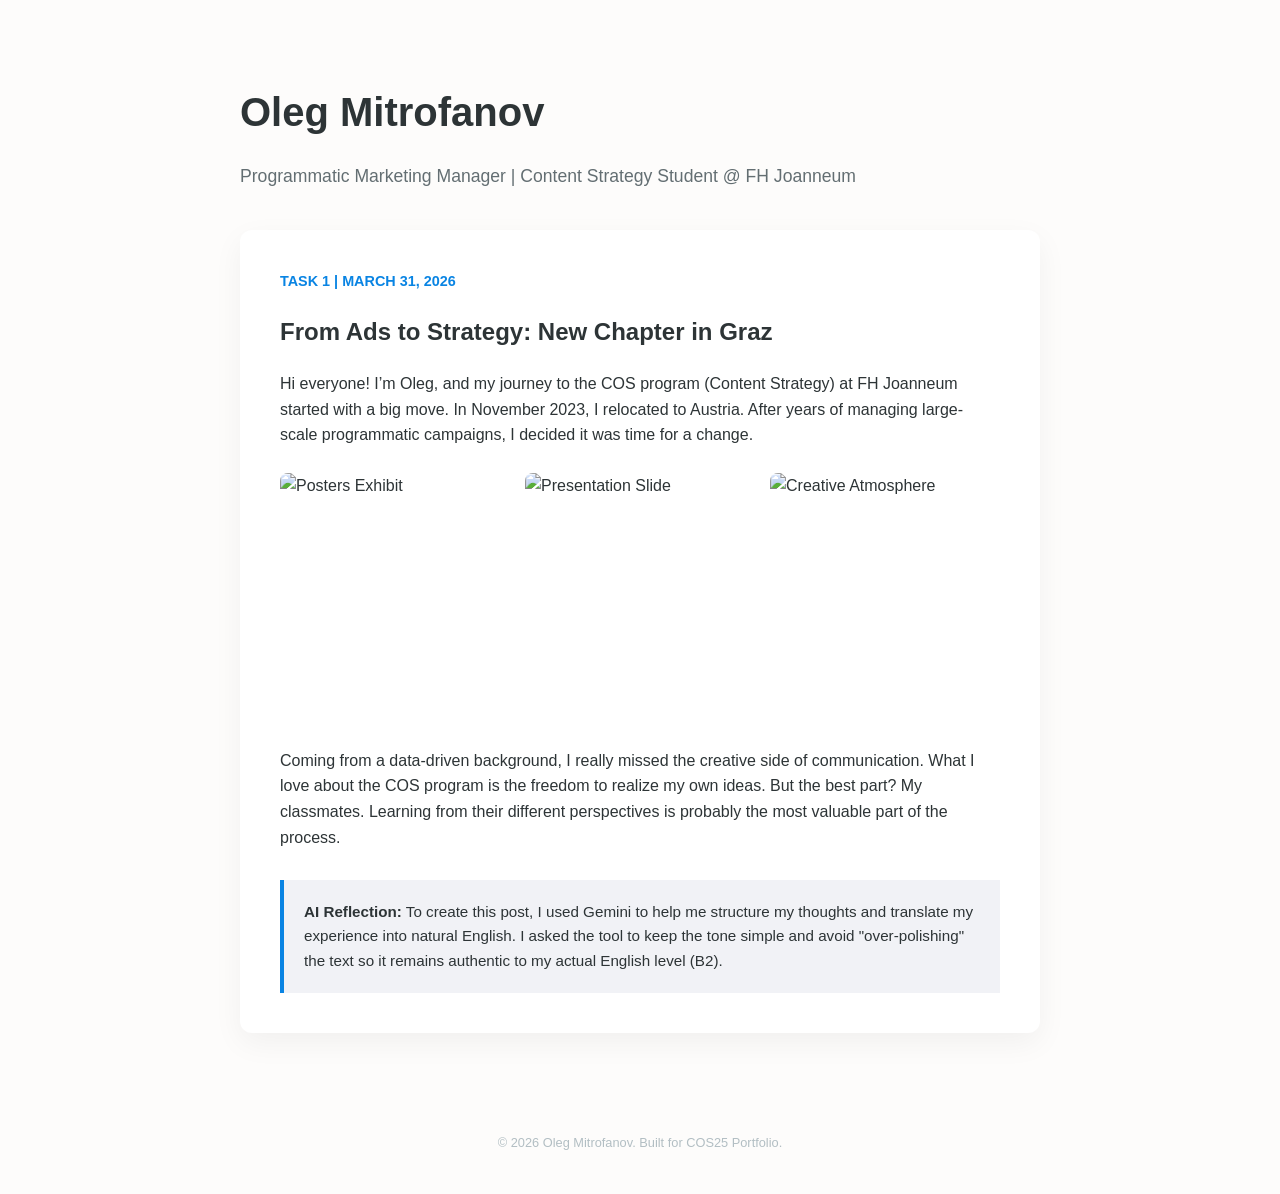
==== index.html @ 9d0351f5 "Add files via upload" ====
<!DOCTYPE html>
<html lang="en">
<head>
    <meta charset="UTF-8">
    <meta name="viewport" content="width=device-width, initial-scale=1.0">
    <title>Oleg Mitrofanov | COS Portfolio</title>
    <style>
        :root {
            --bg: #fdfcfb;
            --text: #2d3436;
            --accent: #0984e3;
            --card-bg: #ffffff;
        }

        body {
            font-family: -apple-system, BlinkMacSystemFont, "Segoe UI", Roboto, Helvetica, Arial, sans-serif;
            line-height: 1.6;
            color: var(--text);
            background-color: var(--bg);
            margin: 0;
            padding: 0;
        }

        header {
            max-width: 800px;
            margin: 80px auto 40px;
            padding: 0 20px;
        }

        h1 { font-size: 2.5rem; margin-bottom: 10px; }
        .subtitle { color: #636e72; font-size: 1.1rem; }

        nav {
            border-bottom: 1px solid #dfe6e9;
            margin-bottom: 40px;
        }

        main {
            max-width: 800px;
            margin: 0 auto;
            padding: 0 20px;
        }

        article {
            background: var(--card-bg);
            padding: 40px;
            border-radius: 12px;
            box-shadow: 0 10px 30px rgba(0,0,0,0.05);
            margin-bottom: 60px;
        }

        .post-meta { font-size: 0.9rem; color: var(--accent); font-weight: bold; text-transform: uppercase; }
        .gallery {
            display: grid;
            grid-template-columns: repeat(auto-fit, minmax(200px, 1fr));
            gap: 15px;
            margin: 25px 0;
        }
        .gallery img {
            width: 100%;
            height: 250px;
            object-fit: cover;
            border-radius: 8px;
            cursor: pointer;
            transition: transform 0.3s ease;
        }
        .gallery img:hover { transform: scale(1.02); }

        .ai-reflection {
            background: #f1f2f6;
            padding: 20px;
            border-left: 4px solid var(--accent);
            font-size: 0.95rem;
            margin-top: 30px;
        }

        footer { text-align: center; padding: 40px; color: #b2bec3; font-size: 0.8rem; }
    </style>
</head>
<body>

<header>
    <h1>Oleg Mitrofanov</h1>
    <p class="subtitle">Programmatic Marketing Manager | Content Strategy Student @ FH Joanneum</p>
</header>

<main>
    <article>
        <div class="post-meta">Task 1 | March 31, 2026</div>
        <h2>From Ads to Strategy: New Chapter in Graz</h2>
        
        <p>Hi everyone! I’m Oleg, and my journey to the COS program (Content Strategy) at FH Joanneum started with a big move. In November 2023, I relocated to Austria. After years of managing large-scale programmatic campaigns, I decided it was time for a change.</p>

        <div class="gallery">
            <img src="photo1.jpg" alt="Posters Exhibit">
            <img src="photo2.jpg" alt="Presentation Slide">
            <img src="photo3.jpg" alt="Creative Atmosphere">
        </div>

        <p>Coming from a data-driven background, I really missed the creative side of communication. What I love about the COS program is the freedom to realize my own ideas. But the best part? My classmates. Learning from their different perspectives is probably the most valuable part of the process.</p>

        <div class="ai-reflection">
            <strong>AI Reflection:</strong> To create this post, I used Gemini to help me structure my thoughts and translate my experience into natural English. I asked the tool to keep the tone simple and avoid "over-polishing" the text so it remains authentic to my actual English level (B2).
        </div>
    </article>

    </main>

<footer>
    &copy; 2026 Oleg Mitrofanov. Built for COS25 Portfolio.
</footer>

</body>
</html>
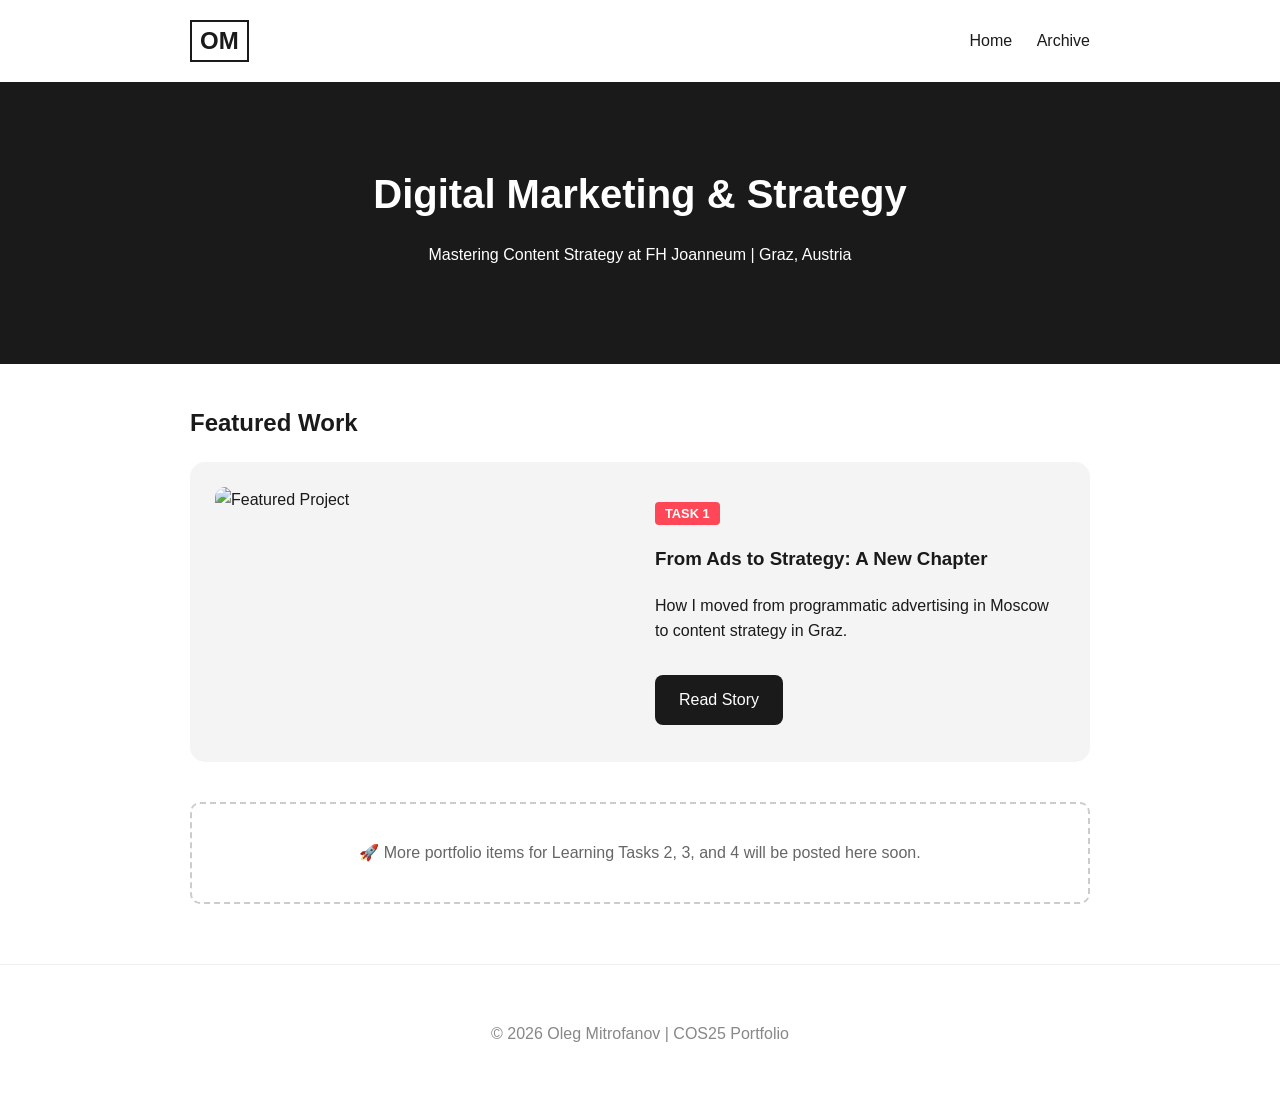
==== commit 4791343f: "Add files via upload Final portfolio version" ====
--- a/index.html
+++ b/index.html
@@ -3,112 +3,42 @@
 <head>
     <meta charset="UTF-8">
     <meta name="viewport" content="width=device-width, initial-scale=1.0">
-    <title>Oleg Mitrofanov | COS Portfolio</title>
-    <style>
-        :root {
-            --bg: #fdfcfb;
-            --text: #2d3436;
-            --accent: #0984e3;
-            --card-bg: #ffffff;
-        }
-
-        body {
-            font-family: -apple-system, BlinkMacSystemFont, "Segoe UI", Roboto, Helvetica, Arial, sans-serif;
-            line-height: 1.6;
-            color: var(--text);
-            background-color: var(--bg);
-            margin: 0;
-            padding: 0;
-        }
-
-        header {
-            max-width: 800px;
-            margin: 80px auto 40px;
-            padding: 0 20px;
-        }
-
-        h1 { font-size: 2.5rem; margin-bottom: 10px; }
-        .subtitle { color: #636e72; font-size: 1.1rem; }
-
-        nav {
-            border-bottom: 1px solid #dfe6e9;
-            margin-bottom: 40px;
-        }
-
-        main {
-            max-width: 800px;
-            margin: 0 auto;
-            padding: 0 20px;
-        }
-
-        article {
-            background: var(--card-bg);
-            padding: 40px;
-            border-radius: 12px;
-            box-shadow: 0 10px 30px rgba(0,0,0,0.05);
-            margin-bottom: 60px;
-        }
-
-        .post-meta { font-size: 0.9rem; color: var(--accent); font-weight: bold; text-transform: uppercase; }
-        .gallery {
-            display: grid;
-            grid-template-columns: repeat(auto-fit, minmax(200px, 1fr));
-            gap: 15px;
-            margin: 25px 0;
-        }
-        .gallery img {
-            width: 100%;
-            height: 250px;
-            object-fit: cover;
-            border-radius: 8px;
-            cursor: pointer;
-            transition: transform 0.3s ease;
-        }
-        .gallery img:hover { transform: scale(1.02); }
-
-        .ai-reflection {
-            background: #f1f2f6;
-            padding: 20px;
-            border-left: 4px solid var(--accent);
-            font-size: 0.95rem;
-            margin-top: 30px;
-        }
-
-        footer { text-align: center; padding: 40px; color: #b2bec3; font-size: 0.8rem; }
-    </style>
+    <title>Oleg Mitrofanov | Portfolio</title>
+    <link rel="stylesheet" href="style.css">
 </head>
 <body>
+    <nav>
+        <div class="nav-content">
+            <a href="index.html" class="logo">OM</a>
+            <div class="links">
+                <a href="index.html">Home</a>
+                <a href="archive.html">Archive</a>
+            </div>
+        </div>
+    </nav>
 
-<header>
-    <h1>Oleg Mitrofanov</h1>
-    <p class="subtitle">Programmatic Marketing Manager | Content Strategy Student @ FH Joanneum</p>
-</header>
+    <header class="hero">
+        <h1>Digital Marketing & Strategy</h1>
+        <p>Mastering Content Strategy at FH Joanneum | Graz, Austria</p>
+    </header>
 
-<main>
-    <article>
-        <div class="post-meta">Task 1 | March 31, 2026</div>
-        <h2>From Ads to Strategy: New Chapter in Graz</h2>
-        
-        <p>Hi everyone! I’m Oleg, and my journey to the COS program (Content Strategy) at FH Joanneum started with a big move. In November 2023, I relocated to Austria. After years of managing large-scale programmatic campaigns, I decided it was time for a change.</p>
-
-        <div class="gallery">
-            <img src="photo1.jpg" alt="Posters Exhibit">
-            <img src="photo2.jpg" alt="Presentation Slide">
-            <img src="photo3.jpg" alt="Creative Atmosphere">
+    <main>
+        <h2>Featured Work</h2>
+        <div class="post-card">
+            <img src="photo1.png" alt="Featured Project" class="card-img">
+            <div class="card-content">
+                <span class="tag">TASK 1</span>
+                <h3>From Ads to Strategy: A New Chapter</h3>
+                <p>How I moved from programmatic advertising in Moscow to content strategy in Graz.</p>
+                <a href="post1.html" class="btn">Read Story</a>
+            </div>
         </div>
 
-        <p>Coming from a data-driven background, I really missed the creative side of communication. What I love about the COS program is the freedom to realize my own ideas. But the best part? My classmates. Learning from their different perspectives is probably the most valuable part of the process.</p>
-
-        <div class="ai-reflection">
-            <strong>AI Reflection:</strong> To create this post, I used Gemini to help me structure my thoughts and translate my experience into natural English. I asked the tool to keep the tone simple and avoid "over-polishing" the text so it remains authentic to my actual English level (B2).
+        <div class="info-box">
+            <p>🚀 More portfolio items for Learning Tasks 2, 3, and 4 will be posted here soon.</p>
         </div>
-    </article>
-
     </main>
 
-<footer>
-    &copy; 2026 Oleg Mitrofanov. Built for COS25 Portfolio.
-</footer>
-
+    <footer><p>&copy; 2026 Oleg Mitrofanov | COS25 Portfolio</p></footer>
 </body>
 </html>
--- a/style.css
+++ b/style.css
@@ -0,0 +1,37 @@
+:root {
+    --black: #1a1a1a;
+    --grey: #f4f4f4;
+    --accent: #ff4757;
+    --white: #ffffff;
+}
+
+body { font-family: -apple-system, BlinkMacSystemFont, sans-serif; margin: 0; color: var(--black); line-height: 1.6; }
+
+.nav-content { max-width: 900px; margin: 0 auto; padding: 20px; display: flex; justify-content: space-between; align-items: center; }
+.logo { font-weight: 900; font-size: 1.5rem; text-decoration: none; color: var(--black); border: 2px solid var(--black); padding: 0 8px; }
+.links a { margin-left: 20px; text-decoration: none; color: var(--black); font-weight: 500; }
+
+.hero { background: var(--black); color: white; padding: 80px 20px; text-align: center; }
+.hero h1 { font-size: 2.5rem; margin: 0; }
+
+main { max-width: 900px; margin: 40px auto; padding: 0 20px; }
+
+.post-card { display: grid; grid-template-columns: 1fr 1fr; gap: 30px; background: var(--grey); padding: 25px; border-radius: 15px; align-items: center; margin-bottom: 40px; }
+.card-img { width: 100%; height: 250px; object-fit: cover; border-radius: 10px; }
+
+.tag { background: var(--accent); color: white; padding: 4px 10px; border-radius: 4px; font-size: 0.8rem; font-weight: bold; }
+.btn { display: inline-block; padding: 12px 24px; background: var(--black); color: white; text-decoration: none; border-radius: 8px; margin-top: 15px; }
+
+.single-post { max-width: 700px; margin: 60px auto; padding: 0 20px; }
+.post-header { border-bottom: 1px solid #eee; margin-bottom: 30px; padding-bottom: 20px; }
+.post-gallery { display: grid; grid-template-columns: 1fr 1fr; gap: 15px; margin: 30px 0; }
+.post-gallery img { width: 100%; border-radius: 10px; box-shadow: 0 5px 15px rgba(0,0,0,0.1); }
+
+.ai-reflection { background: #fff3f3; padding: 25px; border-radius: 10px; border-left: 5px solid var(--accent); margin-top: 40px; }
+.info-box { border: 2px dashed #ccc; padding: 20px; text-align: center; border-radius: 10px; color: #666; }
+
+footer { text-align: center; padding: 40px; color: #888; border-top: 1px solid #eee; margin-top: 60px; }
+
+@media (max-width: 600px) {
+    .post-card { grid-template-columns: 1fr; }
+}
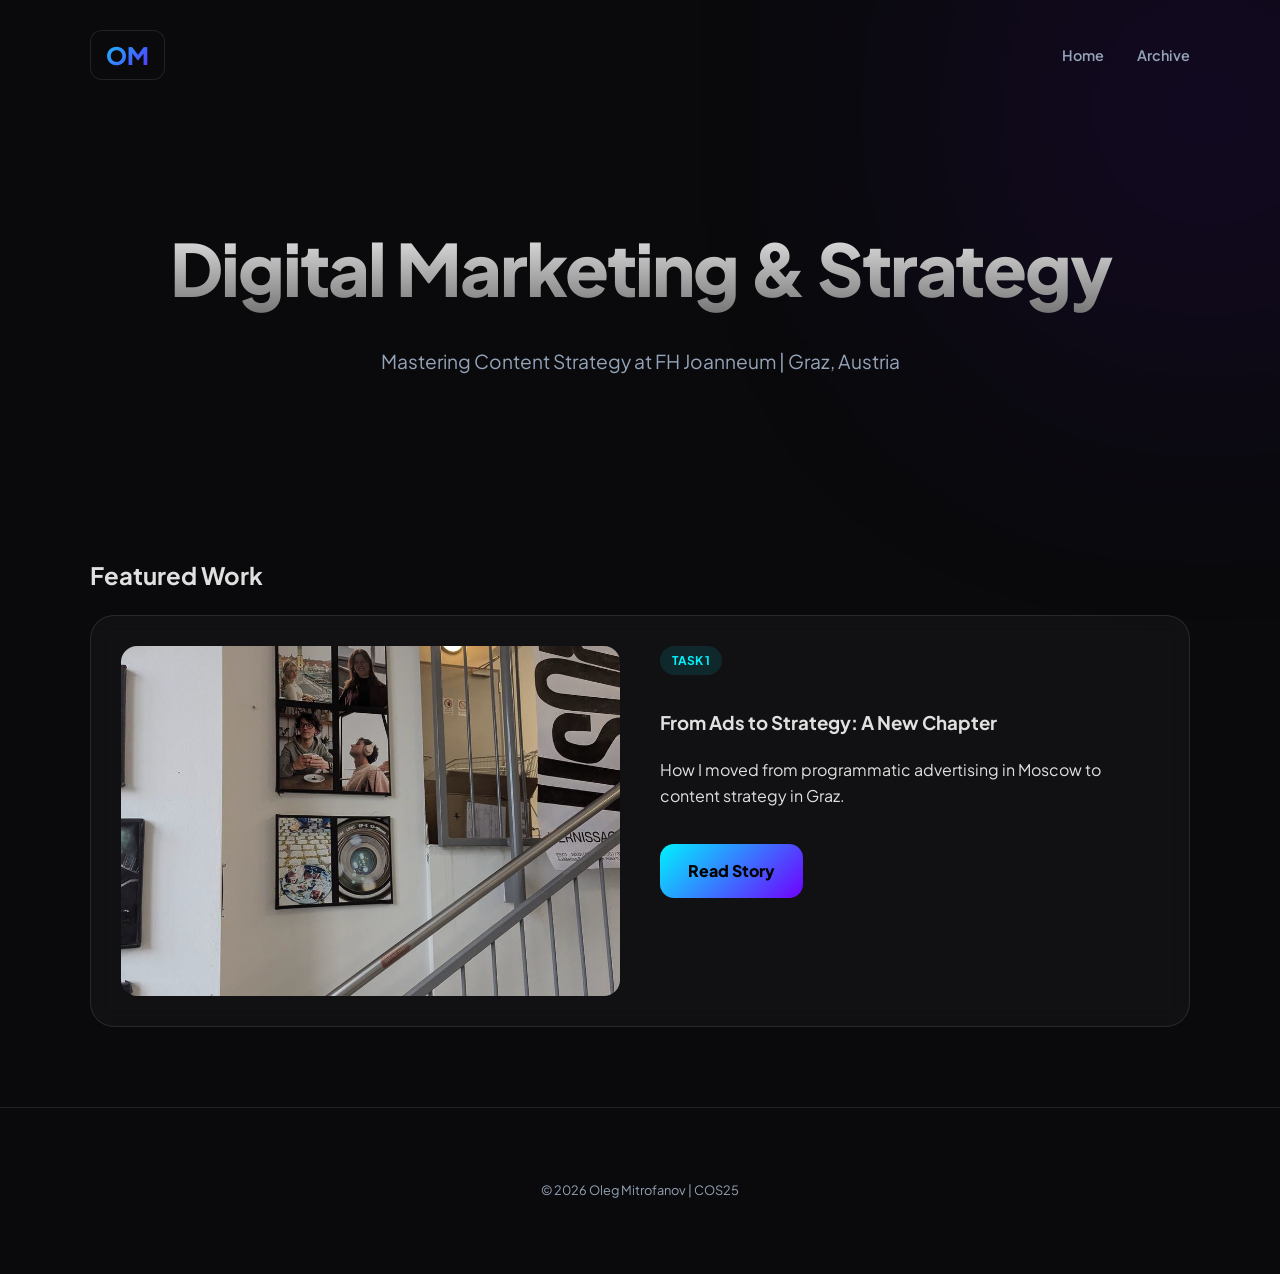
==== commit eca903f2: "Update index.html" ====
--- a/index.html
+++ b/index.html
@@ -16,16 +16,14 @@
             </div>
         </div>
     </nav>
-
     <header class="hero">
         <h1>Digital Marketing & Strategy</h1>
         <p>Mastering Content Strategy at FH Joanneum | Graz, Austria</p>
     </header>
-
     <main>
         <h2>Featured Work</h2>
         <div class="post-card">
-            <img src="photo1.png" alt="Featured Project" class="card-img">
+            <img src="photo1.jpg" alt="Featured Project" class="card-img">
             <div class="card-content">
                 <span class="tag">TASK 1</span>
                 <h3>From Ads to Strategy: A New Chapter</h3>
@@ -33,12 +31,7 @@
                 <a href="post1.html" class="btn">Read Story</a>
             </div>
         </div>
-
-        <div class="info-box">
-            <p>🚀 More portfolio items for Learning Tasks 2, 3, and 4 will be posted here soon.</p>
-        </div>
     </main>
-
-    <footer><p>&copy; 2026 Oleg Mitrofanov | COS25 Portfolio</p></footer>
+    <footer><p>&copy; 2026 Oleg Mitrofanov | COS25</p></footer>
 </body>
-</html>+</html>
--- a/style.css
+++ b/style.css
@@ -1,37 +1,200 @@
+@import url('https://fonts.googleapis.com/css2?family=Plus+Jakarta+Sans:wght@400;700;800&display=swap');
+
 :root {
-    --black: #1a1a1a;
-    --grey: #f4f4f4;
-    --accent: #ff4757;
-    --white: #ffffff;
-}
-
-body { font-family: -apple-system, BlinkMacSystemFont, sans-serif; margin: 0; color: var(--black); line-height: 1.6; }
-
-.nav-content { max-width: 900px; margin: 0 auto; padding: 20px; display: flex; justify-content: space-between; align-items: center; }
-.logo { font-weight: 900; font-size: 1.5rem; text-decoration: none; color: var(--black); border: 2px solid var(--black); padding: 0 8px; }
-.links a { margin-left: 20px; text-decoration: none; color: var(--black); font-weight: 500; }
-
-.hero { background: var(--black); color: white; padding: 80px 20px; text-align: center; }
-.hero h1 { font-size: 2.5rem; margin: 0; }
-
-main { max-width: 900px; margin: 40px auto; padding: 0 20px; }
-
-.post-card { display: grid; grid-template-columns: 1fr 1fr; gap: 30px; background: var(--grey); padding: 25px; border-radius: 15px; align-items: center; margin-bottom: 40px; }
-.card-img { width: 100%; height: 250px; object-fit: cover; border-radius: 10px; }
-
-.tag { background: var(--accent); color: white; padding: 4px 10px; border-radius: 4px; font-size: 0.8rem; font-weight: bold; }
-.btn { display: inline-block; padding: 12px 24px; background: var(--black); color: white; text-decoration: none; border-radius: 8px; margin-top: 15px; }
-
-.single-post { max-width: 700px; margin: 60px auto; padding: 0 20px; }
-.post-header { border-bottom: 1px solid #eee; margin-bottom: 30px; padding-bottom: 20px; }
-.post-gallery { display: grid; grid-template-columns: 1fr 1fr; gap: 15px; margin: 30px 0; }
-.post-gallery img { width: 100%; border-radius: 10px; box-shadow: 0 5px 15px rgba(0,0,0,0.1); }
-
-.ai-reflection { background: #fff3f3; padding: 25px; border-radius: 10px; border-left: 5px solid var(--accent); margin-top: 40px; }
-.info-box { border: 2px dashed #ccc; padding: 20px; text-align: center; border-radius: 10px; color: #666; }
-
-footer { text-align: center; padding: 40px; color: #888; border-top: 1px solid #eee; margin-top: 60px; }
-
-@media (max-width: 600px) {
+    --bg-dark: #0a0a0c;
+    --card-bg: rgba(255, 255, 255, 0.03);
+    --accent-primary: #00f2fe; /* Цифровой голубой */
+    --accent-secondary: #7000ff; /* Неоновый фиолетовый */
+    --text-main: #e0e0e0;
+    --text-dim: #94a3b8;
+    --glass-border: rgba(255, 255, 255, 0.1);
+    --grad: linear-gradient(135deg, var(--accent-primary), var(--accent-secondary));
+}
+
+body {
+    font-family: 'Plus Jakarta Sans', sans-serif;
+    background-color: var(--bg-dark);
+    color: var(--text-main);
+    margin: 0;
+    line-height: 1.6;
+    overflow-x: hidden;
+}
+
+/* ФОНОВЫЙ ЭФФЕКТ СВЕЧЕНИЯ */
+body::before {
+    content: '';
+    position: fixed;
+    top: -10%;
+    right: -10%;
+    width: 400px;
+    height: 400px;
+    background: var(--accent-secondary);
+    filter: blur(150px);
+    opacity: 0.15;
+    z-index: -1;
+}
+
+.nav-content {
+    max-width: 1100px;
+    margin: 0 auto;
+    padding: 30px 20px;
+    display: flex;
+    justify-content: space-between;
+    align-items: center;
+}
+
+.logo {
+    font-weight: 800;
+    font-size: 1.5rem;
+    text-decoration: none;
+    color: #fff;
+    background: var(--grad);
+    -webkit-background-clip: text;
+    -webkit-text-fill-color: transparent;
+    border: 1px solid var(--glass-border);
+    padding: 5px 15px;
+    border-radius: 12px;
+}
+
+.links a {
+    margin-left: 30px;
+    text-decoration: none;
+    color: var(--text-dim);
+    font-weight: 600;
+    font-size: 0.9rem;
+    transition: 0.3s;
+}
+
+.links a:hover { color: var(--accent-primary); }
+
+/* HERO SECTION */
+.hero {
+    padding: 100px 20px;
+    text-align: center;
+    position: relative;
+}
+
+.hero h1 {
+    font-size: clamp(2.5rem, 8vw, 4.5rem);
+    font-weight: 800;
+    margin: 0;
+    letter-spacing: -2px;
+    background: linear-gradient(to bottom, #fff, #666);
+    -webkit-background-clip: text;
+    -webkit-text-fill-color: transparent;
+}
+
+.hero p {
+    color: var(--text-dim);
+    font-size: 1.2rem;
+    max-width: 600px;
+    margin: 20px auto;
+}
+
+/* КАРТОЧКИ */
+main { max-width: 1100px; margin: 0 auto; padding: 40px 20px; }
+
+.post-card {
+    display: grid;
+    grid-template-columns: 1fr 1fr;
+    gap: 40px;
+    background: var(--card-bg);
+    border: 1px solid var(--glass-border);
+    backdrop-filter: blur(10px);
+    padding: 30px;
+    border-radius: 24px;
+    transition: 0.4s;
+    margin-bottom: 40px;
+}
+
+.post-card:hover {
+    border-color: var(--accent-primary);
+    transform: translateY(-10px);
+    box-shadow: 0 20px 40px rgba(0, 242, 254, 0.1);
+}
+
+.card-img {
+    width: 100%;
+    height: 350px;
+    object-fit: cover;
+    border-radius: 16px;
+    filter: grayscale(20%);
+    transition: 0.4s;
+}
+
+.post-card:hover .card-img { filter: grayscale(0%); }
+
+.tag {
+    display: inline-block;
+    padding: 5px 12px;
+    border-radius: 100px;
+    background: rgba(0, 242, 254, 0.1);
+    color: var(--accent-primary);
+    font-size: 0.75rem;
+    font-weight: 700;
+    text-transform: uppercase;
+    margin-bottom: 15px;
+}
+
+.btn {
+    display: inline-block;
+    padding: 14px 28px;
+    background: var(--grad);
+    color: #000;
+    text-decoration: none;
+    border-radius: 14px;
+    font-weight: 800;
+    margin-top: 20px;
+    transition: 0.3s;
+}
+
+.btn:hover {
+    transform: scale(1.05);
+    box-shadow: 0 0 20px rgba(0, 242, 254, 0.4);
+}
+
+/* СТРАНИЦА СТАТЬИ */
+.single-post {
+    max-width: 800px;
+    margin: 60px auto;
+    background: var(--card-bg);
+    border: 1px solid var(--glass-border);
+    padding: 60px;
+    border-radius: 32px;
+}
+
+.post-header h1 { font-size: 3rem; letter-spacing: -1px; margin-bottom: 10px; }
+
+.post-gallery {
+    display: grid;
+    grid-template-columns: 1fr 1fr;
+    gap: 20px;
+    margin: 40px 0;
+}
+
+.post-gallery img {
+    width: 100%;
+    border-radius: 20px;
+    border: 1px solid var(--glass-border);
+}
+
+.ai-reflection {
+    background: linear-gradient(rgba(112, 0, 255, 0.1), rgba(0, 242, 254, 0.05));
+    border: 1px solid var(--accent-secondary);
+    padding: 30px;
+    border-radius: 20px;
+    margin-top: 50px;
+}
+
+footer {
+    text-align: center;
+    padding: 60px;
+    border-top: 1px solid var(--glass-border);
+    color: var(--text-dim);
+    font-size: 0.8rem;
+}
+
+@media (max-width: 800px) {
     .post-card { grid-template-columns: 1fr; }
-}+    .single-post { padding: 30px; }
+}
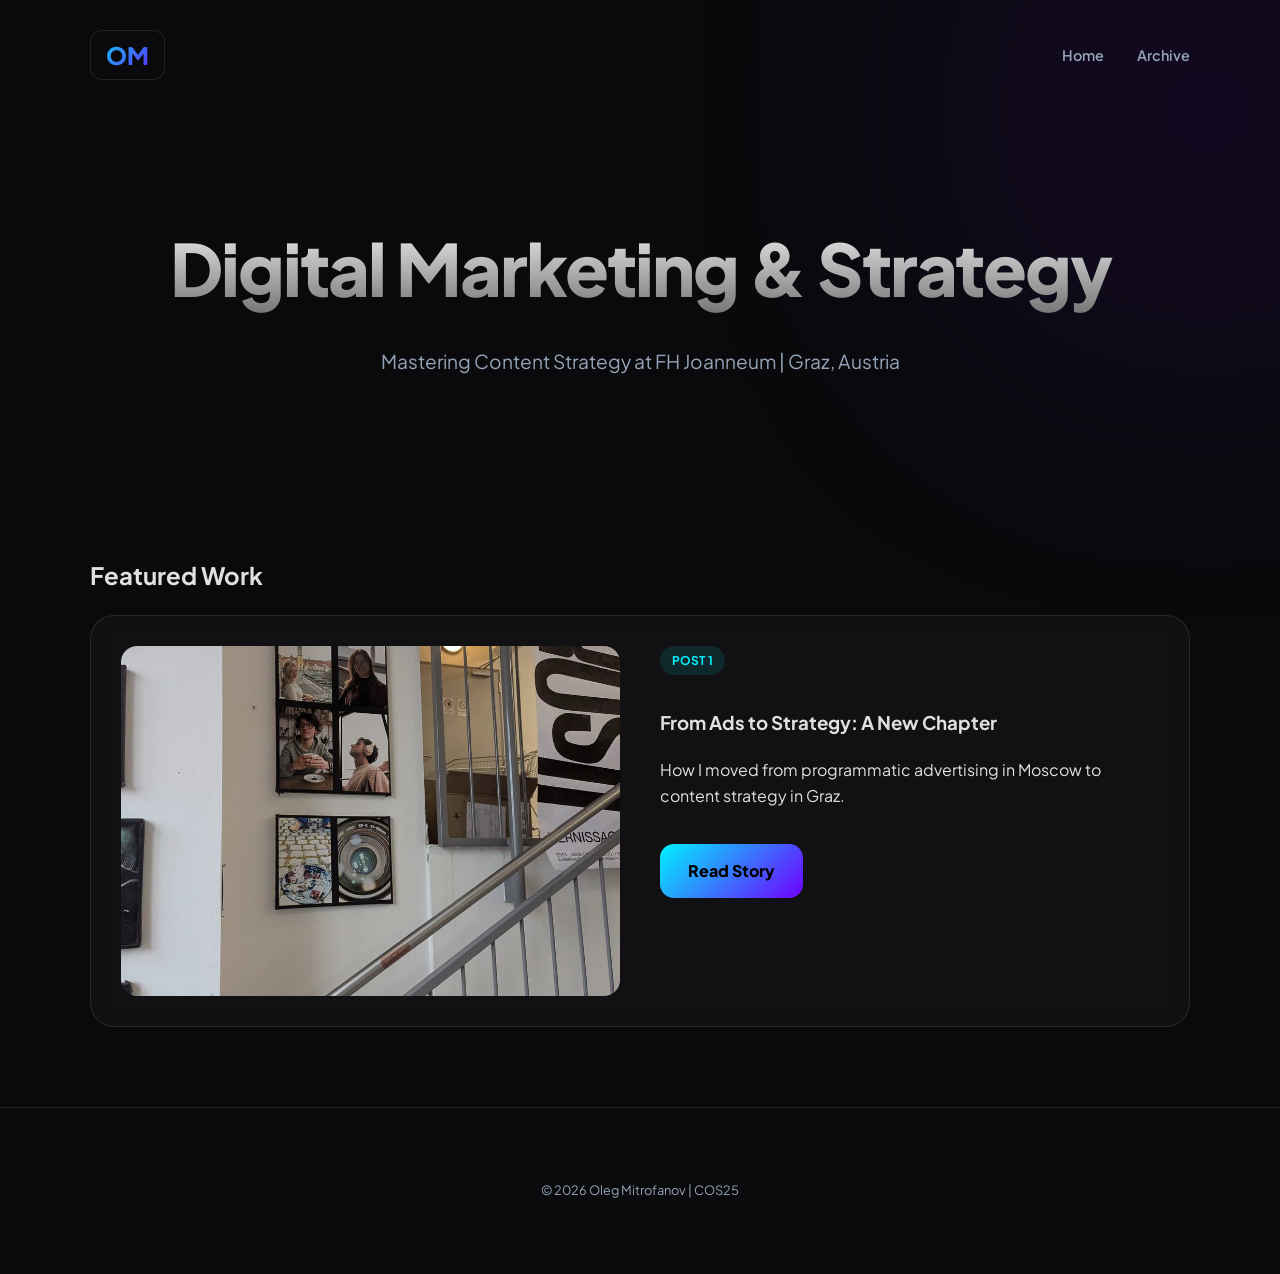
==== commit 7ec11b74: "Update index.html" ====
--- a/index.html
+++ b/index.html
@@ -25,7 +25,7 @@
         <div class="post-card">
             <img src="photo1.jpg" alt="Featured Project" class="card-img">
             <div class="card-content">
-                <span class="tag">TASK 1</span>
+                <span class="tag">Post 1</span>
                 <h3>From Ads to Strategy: A New Chapter</h3>
                 <p>How I moved from programmatic advertising in Moscow to content strategy in Graz.</p>
                 <a href="post1.html" class="btn">Read Story</a>
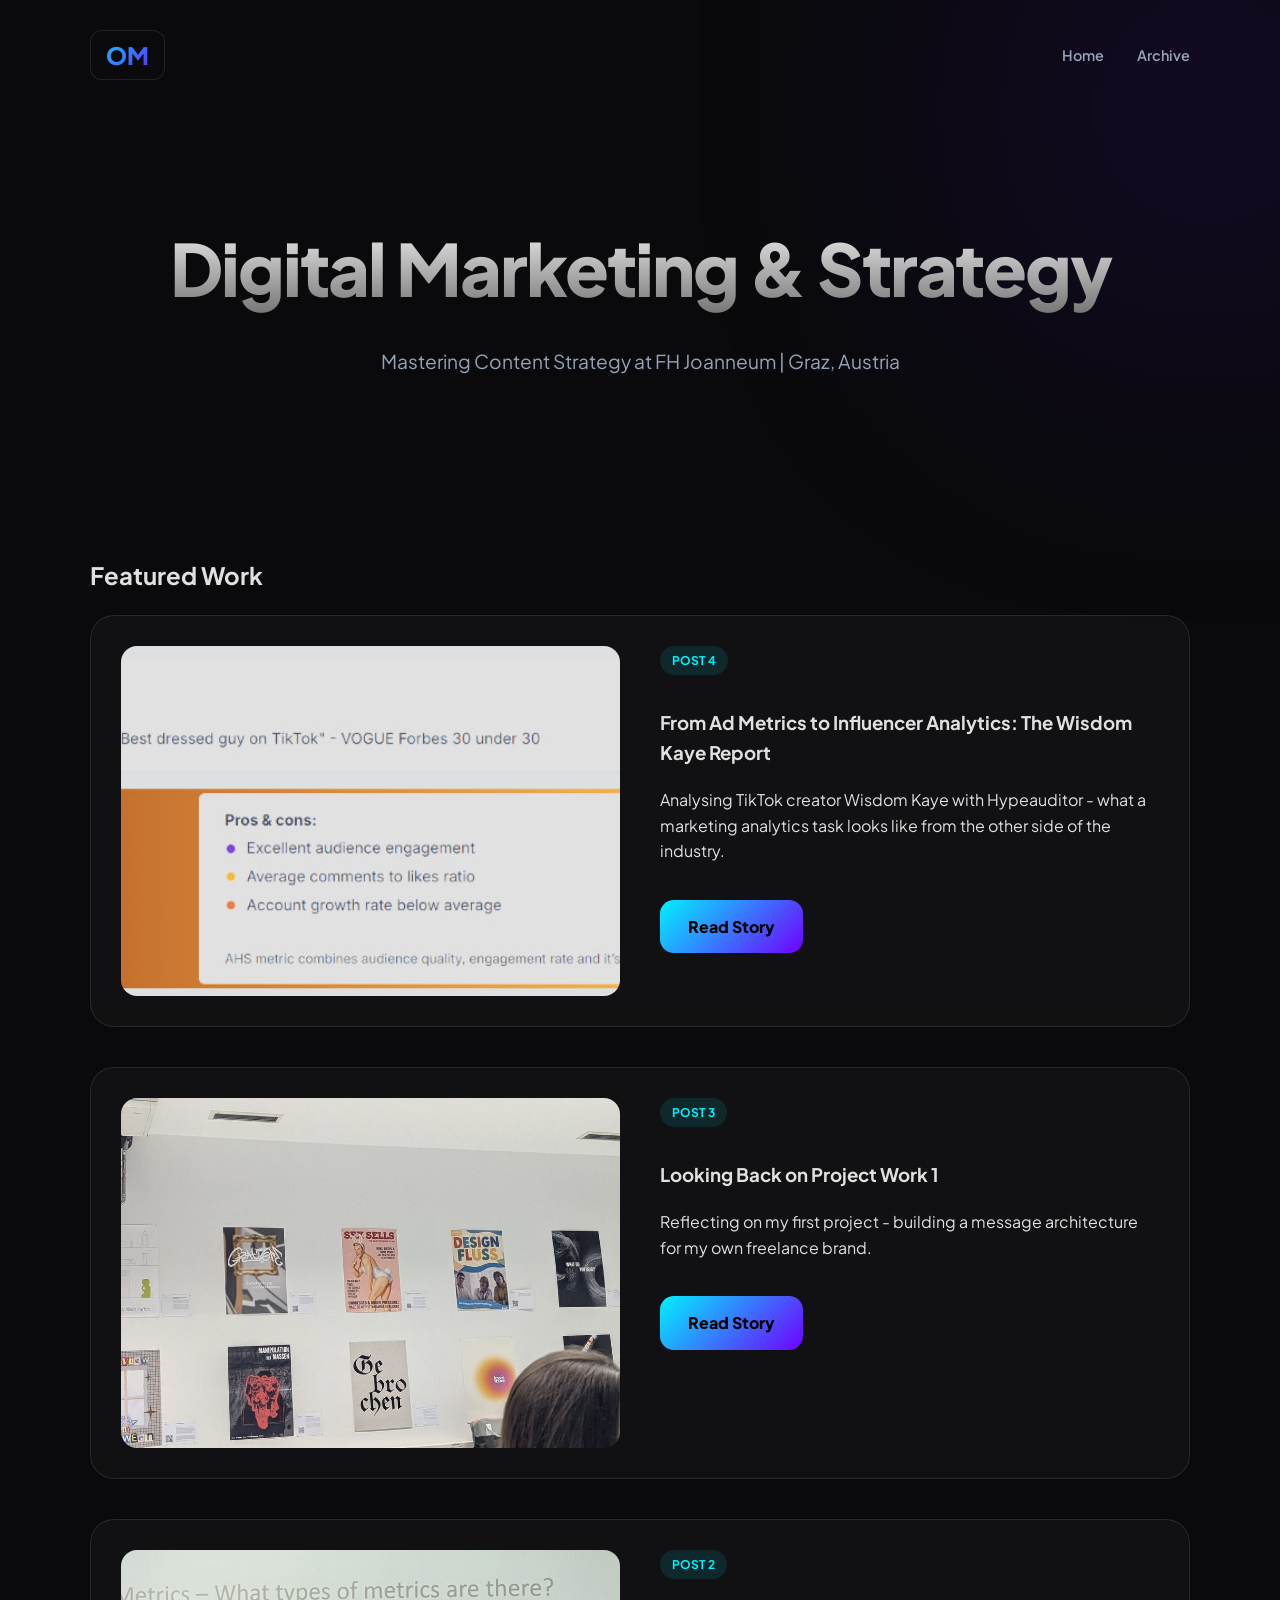
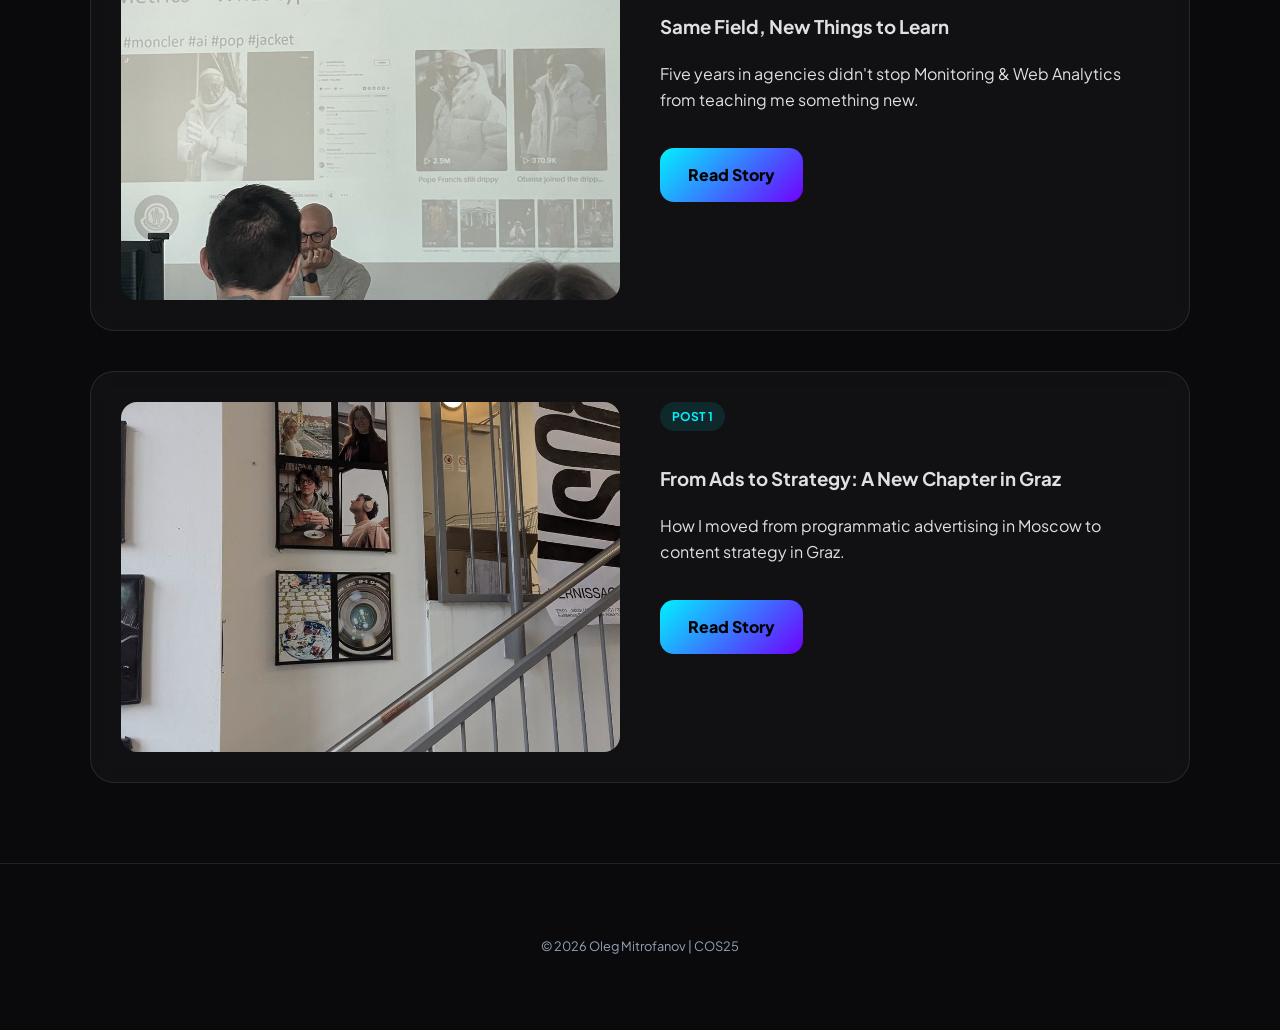
==== commit 6d704c26: "Update index.html" ====
--- a/index.html
+++ b/index.html
@@ -22,11 +22,42 @@
     </header>
     <main>
         <h2>Featured Work</h2>
+
+        <div class="post-card">
+            <img src="photo6.jpg" alt="Hypeauditor Account Health Score report for TikTok creator Wisdom Kaye" class="card-img">
+            <div class="card-content">
+                <span class="tag">Post 4</span>
+                <h3>From Ad Metrics to Influencer Analytics: The Wisdom Kaye Report</h3>
+                <p>Analysing TikTok creator Wisdom Kaye with Hypeauditor - what a marketing analytics task looks like from the other side of the industry.</p>
+                <a href="post4.html" class="btn">Read Story</a>
+            </div>
+        </div>
+
+        <div class="post-card">
+            <img src="photo3.jpg" alt="University Atmosphere" class="card-img">
+            <div class="card-content">
+                <span class="tag">Post 3</span>
+                <h3>Looking Back on Project Work 1</h3>
+                <p>Reflecting on my first project - building a message architecture for my own freelance brand.</p>
+                <a href="post3.html" class="btn">Read Story</a>
+            </div>
+        </div>
+
+        <div class="post-card">
+            <img src="photo4.jpg" alt="Monitoring and Web Analytics lecture" class="card-img">
+            <div class="card-content">
+                <span class="tag">Post 2</span>
+                <h3>Same Field, New Things to Learn</h3>
+                <p>Five years in agencies didn't stop Monitoring & Web Analytics from teaching me something new.</p>
+                <a href="post2.html" class="btn">Read Story</a>
+            </div>
+        </div>
+
         <div class="post-card">
             <img src="photo1.jpg" alt="Featured Project" class="card-img">
             <div class="card-content">
                 <span class="tag">Post 1</span>
-                <h3>From Ads to Strategy: A New Chapter</h3>
+                <h3>From Ads to Strategy: A New Chapter in Graz</h3>
                 <p>How I moved from programmatic advertising in Moscow to content strategy in Graz.</p>
                 <a href="post1.html" class="btn">Read Story</a>
             </div>
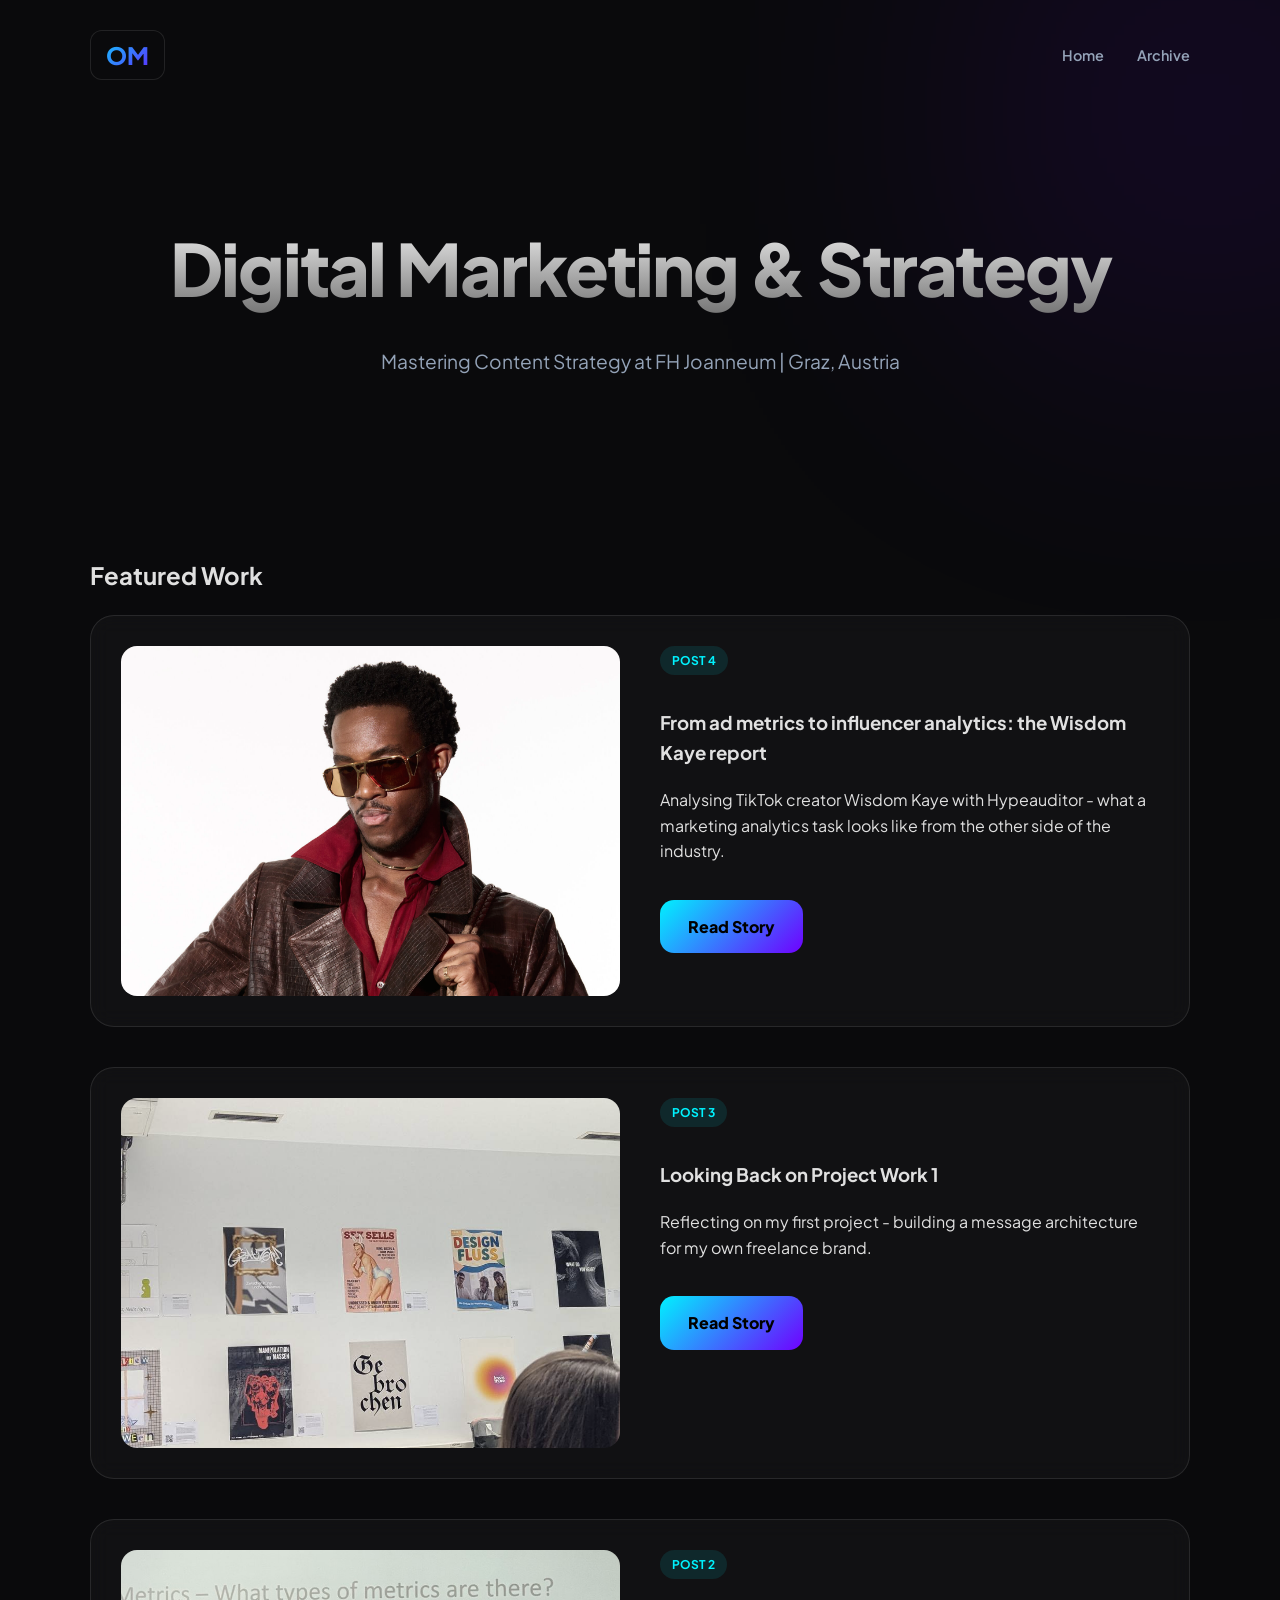
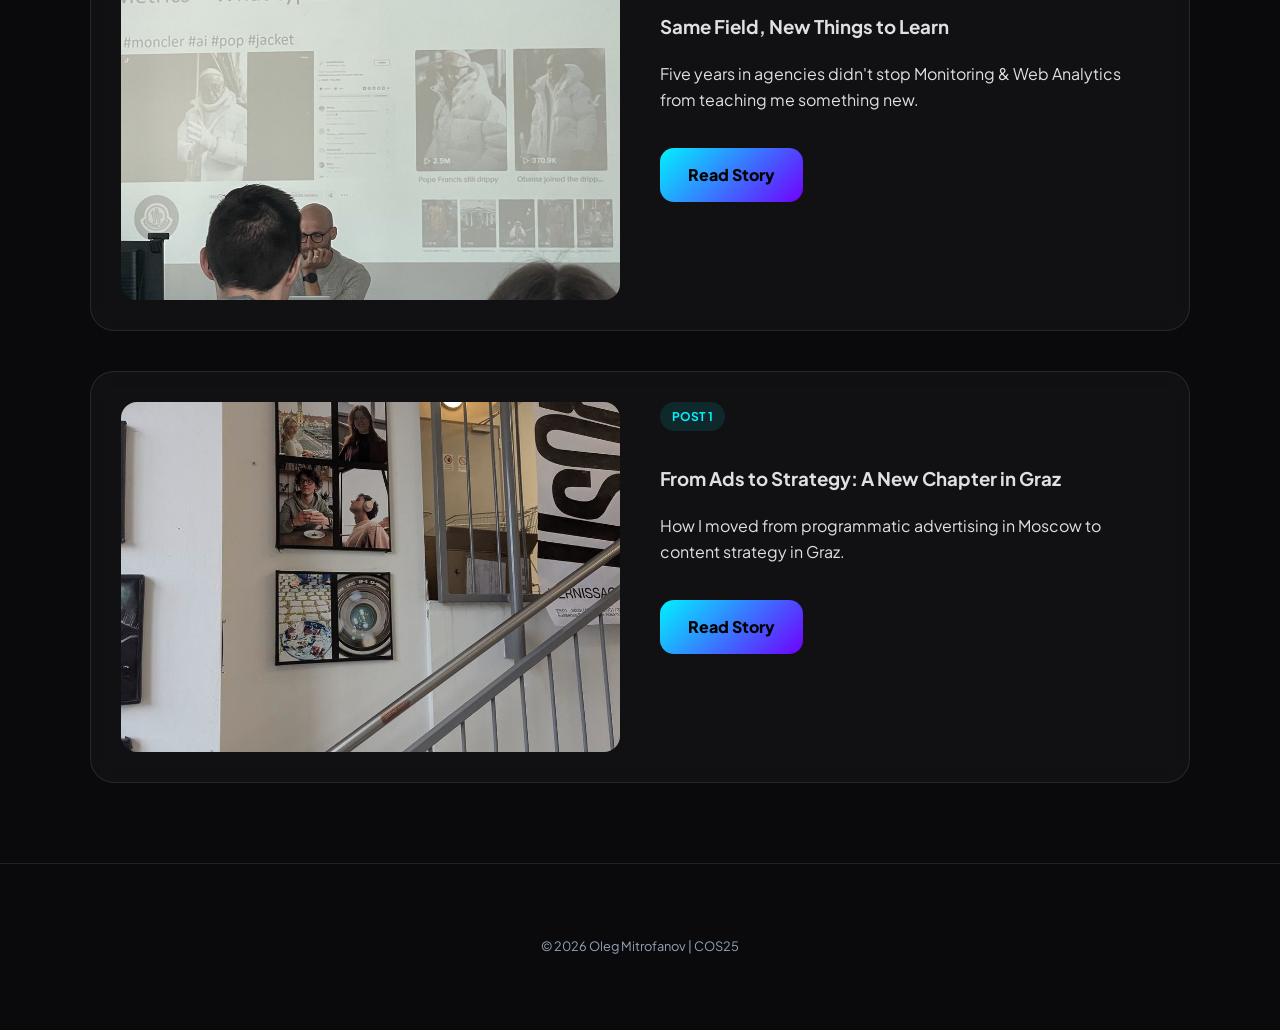
==== commit e0c4e06b: "Update index.html" ====
--- a/index.html
+++ b/index.html
@@ -24,10 +24,10 @@
         <h2>Featured Work</h2>
 
         <div class="post-card">
-            <img src="photo6.jpg" alt="Hypeauditor Account Health Score report for TikTok creator Wisdom Kaye" class="card-img">
+            <img src="photo7.jpg" alt="Hypeauditor Account Health Score report for TikTok creator Wisdom Kaye" class="card-img">
             <div class="card-content">
                 <span class="tag">Post 4</span>
-                <h3>From Ad Metrics to Influencer Analytics: The Wisdom Kaye Report</h3>
+                <h3>From ad metrics to influencer analytics: the Wisdom Kaye report</h3>
                 <p>Analysing TikTok creator Wisdom Kaye with Hypeauditor - what a marketing analytics task looks like from the other side of the industry.</p>
                 <a href="post4.html" class="btn">Read Story</a>
             </div>
--- a/style.css
+++ b/style.css
@@ -198,3 +198,35 @@
     .post-card { grid-template-columns: 1fr; }
     .single-post { padding: 30px; }
 }
+
+.archive-list {
+    list-style: none;
+    padding: 0;
+    max-width: 1100px;
+    margin: 0 auto;
+}
+
+.archive-list li {
+    display: flex;
+    align-items: center;
+    gap: 20px;
+    padding: 20px 0;
+    border-bottom: 1px solid var(--glass-border);
+}
+
+.archive-list li:last-child { border-bottom: none; }
+
+.archive-date {
+    color: var(--text-dim);
+    font-size: 0.9rem;
+    min-width: 90px;
+}
+
+.archive-list a {
+    color: var(--text-main);
+    text-decoration: none;
+    font-weight: 700;
+    transition: 0.3s;
+}
+
+.archive-list a:hover { color: var(--accent-primary); }
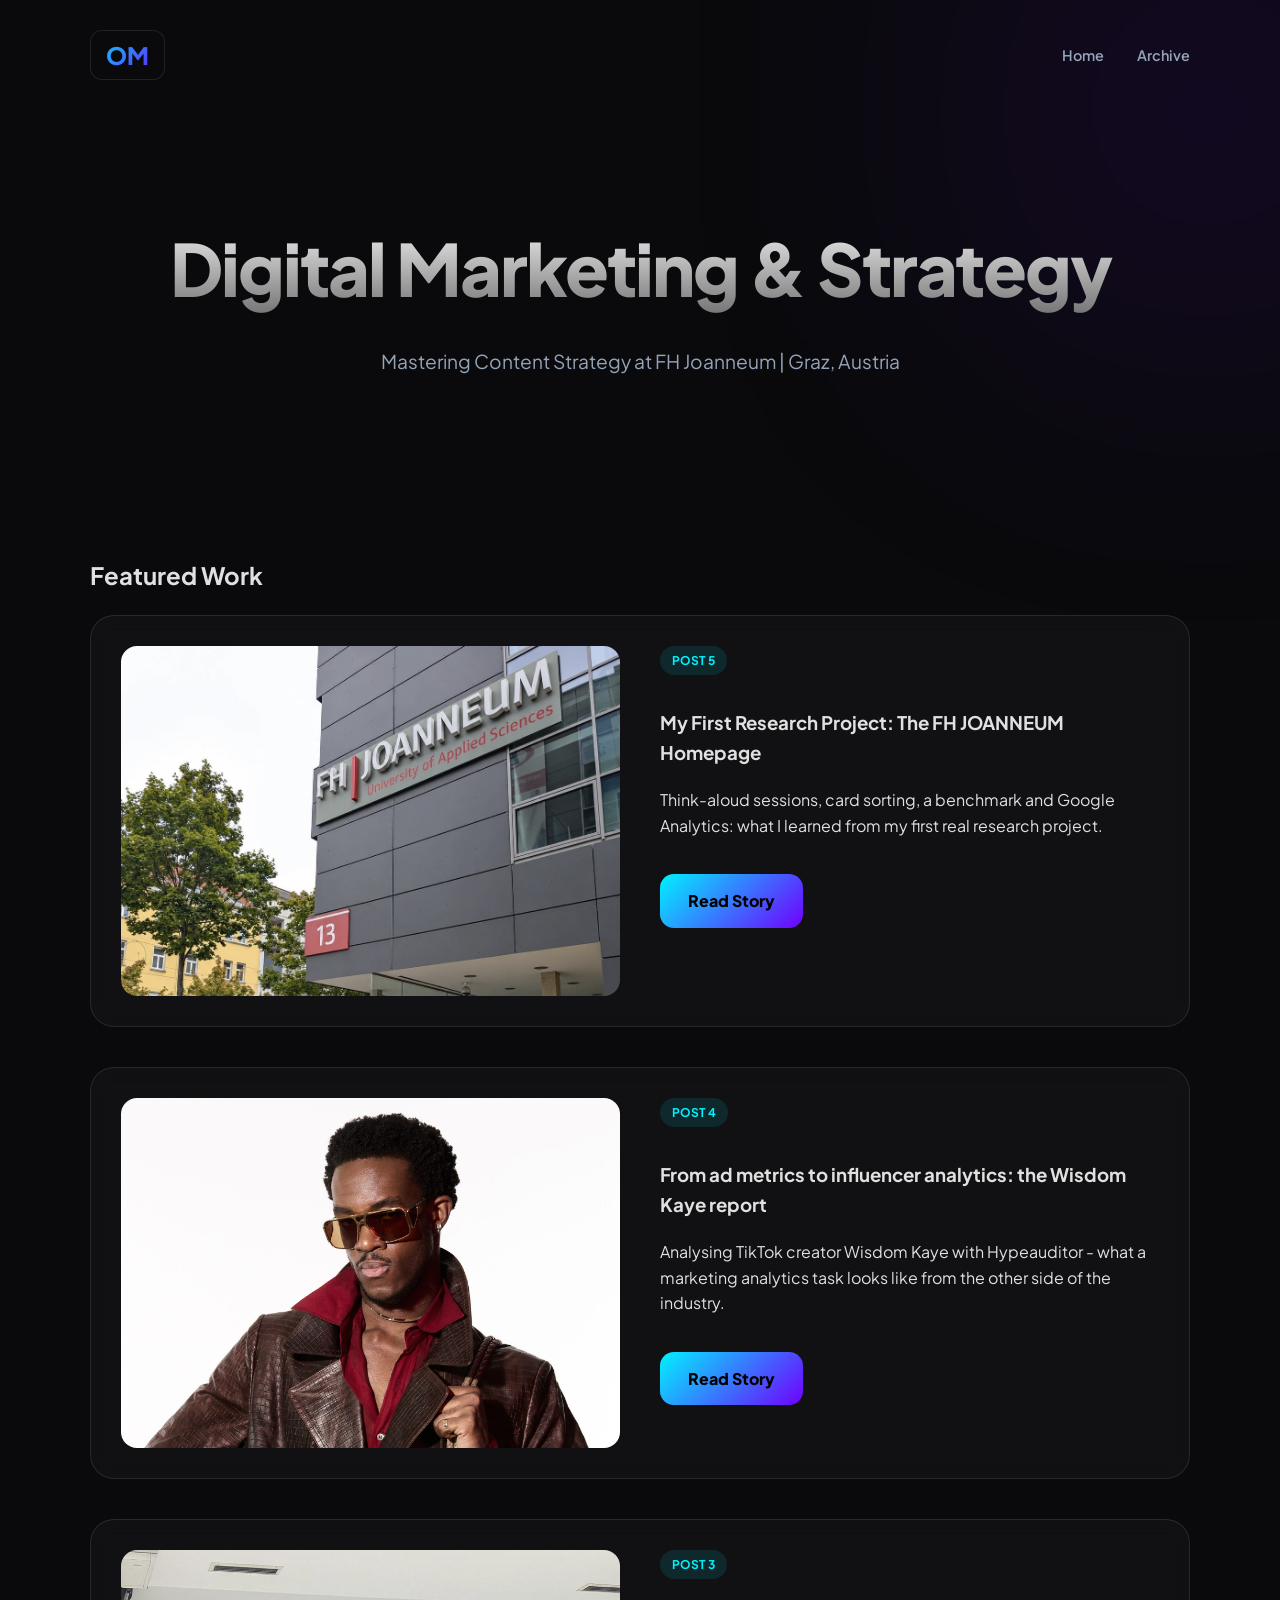
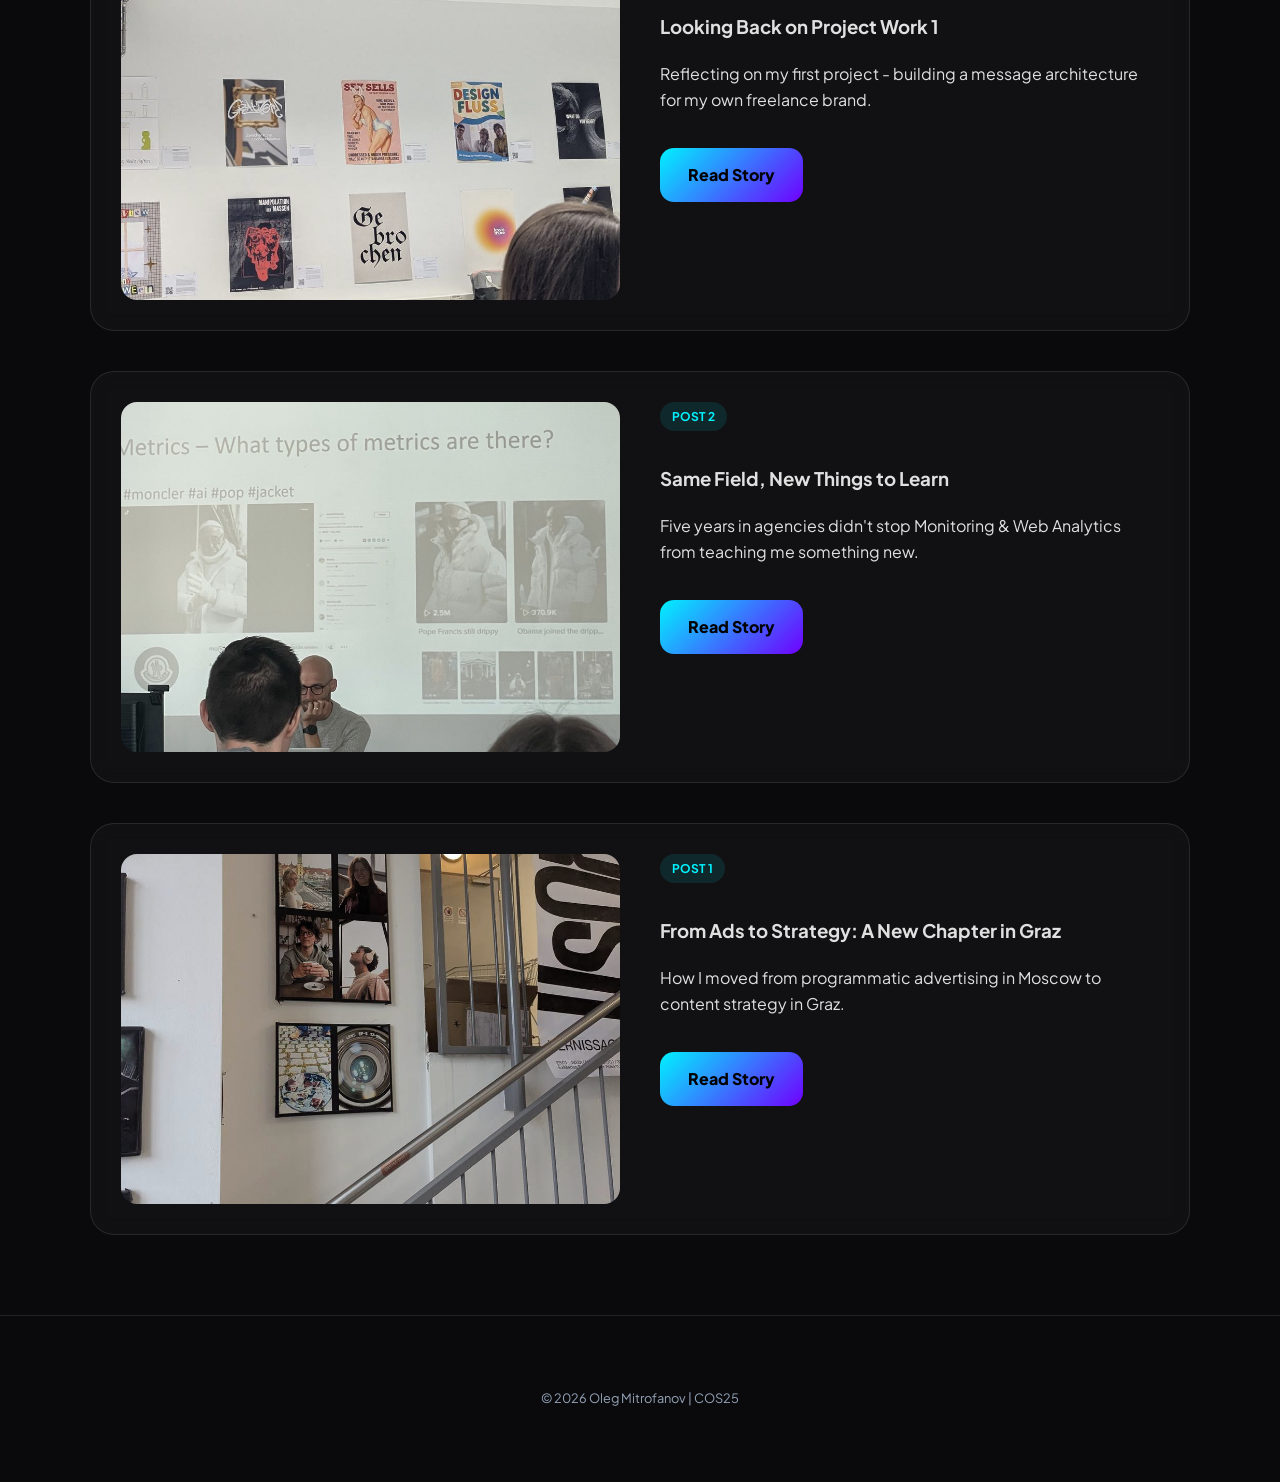
==== commit 309a7a03: "Add post 5: FH JOANNEUM research project" ====
--- a/index.html
+++ b/index.html
@@ -22,6 +22,16 @@
     </header>
     <main>
         <h2>Featured Work</h2>
+
+        <div class="post-card">
+            <img src="photo8.jpg" alt="Entrance of the FH JOANNEUM building in Graz" class="card-img" style="object-position: center top;">
+            <div class="card-content">
+                <span class="tag">Post 5</span>
+                <h3>My First Research Project: The FH JOANNEUM Homepage</h3>
+                <p>Think-aloud sessions, card sorting, a benchmark and Google Analytics: what I learned from my first real research project.</p>
+                <a href="post5.html" class="btn">Read Story</a>
+            </div>
+        </div>
 
         <div class="post-card">
             <img src="photo7.jpg" alt="Hypeauditor Account Health Score report for TikTok creator Wisdom Kaye" class="card-img">
